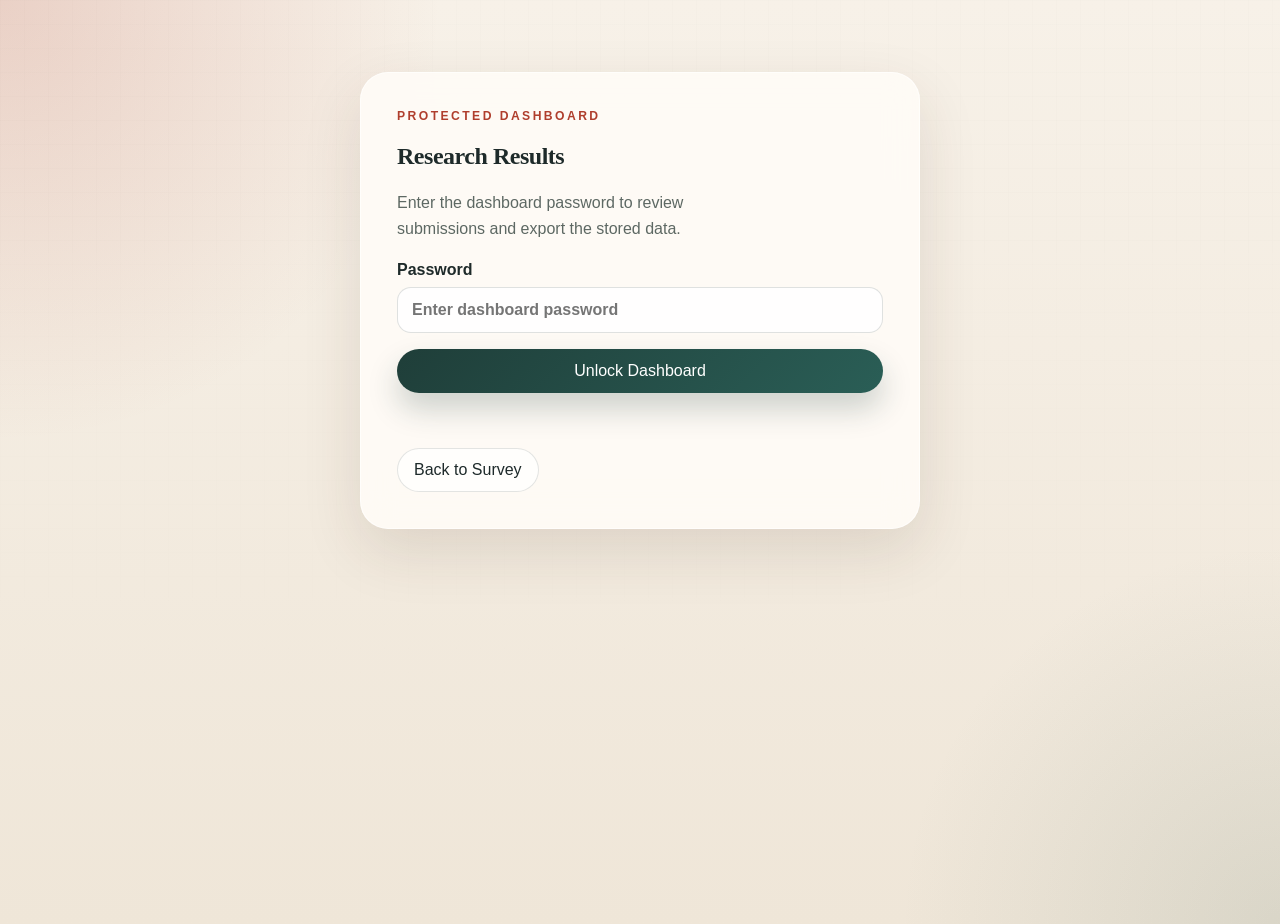
==== admin.html @ 2dfdf195 "Add files via upload" ====
<!DOCTYPE html>
<html lang="en">
<head>
  <meta charset="UTF-8" />
  <meta name="viewport" content="width=device-width, initial-scale=1.0" />
  <title>UX Research Dashboard</title>
  <link rel="stylesheet" href="./styles.css" />
</head>
<body data-page="admin">
  <div class="admin-shell">
    <section class="login-panel" id="login-panel">
      <p class="eyebrow">Protected Dashboard</p>
      <h1>Research Results</h1>
      <p class="hero-copy">Enter the dashboard password to review submissions and export the stored data.</p>
      <form id="login-form" class="login-form">
        <label>
          Password
          <input type="password" name="password" placeholder="Enter dashboard password" required />
        </label>
        <button type="submit" class="primary-button">Unlock Dashboard</button>
        <p id="login-status" class="status-text" aria-live="polite"></p>
      </form>
      <a class="admin-link" href="./index.html">Back to Survey</a>
    </section>

    <section class="dashboard-panel hidden" id="dashboard-panel">
      <div class="dashboard-header">
        <div>
          <p class="eyebrow">Admin View</p>
          <h1>Usability Study Dashboard</h1>
        </div>
        <div class="dashboard-actions">
          <button id="export-json" class="secondary-button" type="button">Export JSON</button>
          <button id="export-csv" class="secondary-button" type="button">Export CSV</button>
          <button id="clear-data" class="danger-button" type="button">Clear All Responses</button>
        </div>
      </div>

      <div class="metric-grid" id="metric-grid"></div>

      <section class="section-card">
        <div>
          <p class="section-kicker">OpenAI Analysis</p>
          <h2>Optional AI configuration</h2>
          <p class="prompt">Add an OpenAI API key to generate richer AI summaries directly from the dashboard. Without a key, the dashboard uses the built-in local analysis.</p>
        </div>
        <div class="ai-config-grid">
          <label>
            OpenAI API Key
            <input id="openai-api-key" type="password" placeholder="sk-..." autocomplete="off" />
          </label>
          <label>
            Model
            <input id="openai-model" type="text" placeholder="gpt-4.1-mini" />
          </label>
        </div>
        <div class="dashboard-actions ai-actions">
          <button id="save-openai-settings" class="secondary-button" type="button">Save AI Settings</button>
          <button id="run-openai-analysis" class="primary-button" type="button">Run OpenAI Analysis</button>
          <button id="clear-openai-settings" class="secondary-button" type="button">Clear AI Settings</button>
        </div>
        <p id="ai-config-status" class="status-text" aria-live="polite"></p>
      </section>

      <section class="section-card">
        <div>
          <p class="section-kicker">Automated Synthesis</p>
          <h2>Overall summary, pains, and gains</h2>
        </div>
        <div id="ai-summary" class="insight-grid"></div>
      </section>

      <section class="section-card">
        <div>
          <p class="section-kicker">SUS Overview</p>
          <h2>Statement averages and score profile</h2>
        </div>
        <div id="sus-chart" class="chart-card chart-block"></div>
        <div id="sus-summary" class="sus-summary"></div>
      </section>

      <section class="section-card">
        <div>
          <p class="section-kicker">Visual Analysis</p>
          <h2>Key comparisons and distributions</h2>
        </div>
        <div class="chart-grid">
          <div id="background-sus-scatter" class="chart-card chart-block"></div>
          <div id="background-distribution" class="chart-card chart-block"></div>
          <div id="sus-distribution" class="chart-card chart-block"></div>
          <div id="task-outcome-chart" class="chart-card chart-block"></div>
        </div>
      </section>

      <section class="section-card">
        <div>
          <p class="section-kicker">Task Outcomes</p>
          <h2>What participants struggled with</h2>
        </div>
        <div id="task-summary" class="task-summary"></div>
      </section>

      <section class="section-card">
        <div>
          <p class="section-kicker">AI Theme Analysis</p>
          <h2>Task observations by theme</h2>
        </div>
        <div id="task-themes" class="task-theme-grid"></div>
      </section>

      <section class="section-card">
        <div>
          <p class="section-kicker">Submissions</p>
          <h2>Response overview per candidate</h2>
        </div>
        <div id="responses-list" class="responses-list"></div>
      </section>
    </section>
  </div>

  <script src="./app.js"></script>
</body>
</html>
---- styles.css ----
:root {
  --bg: #f4efe6;
  --panel: rgba(255, 252, 247, 0.88);
  --panel-strong: #fffaf2;
  --ink: #1e2a2a;
  --muted: #5d6863;
  --accent: #af3e2d;
  --accent-soft: #e7b89f;
  --line: rgba(30, 42, 42, 0.12);
  --success: #2f7d4a;
  --danger: #8a2f1d;
  --shadow: 0 22px 60px rgba(62, 40, 21, 0.12);
  --radius-xl: 28px;
  --radius-lg: 18px;
}

* {
  box-sizing: border-box;
}

body {
  margin: 0;
  font-family: "Avenir Next", "Helvetica Neue", sans-serif;
  color: var(--ink);
  background:
    radial-gradient(circle at top left, rgba(175, 62, 45, 0.18), transparent 28%),
    radial-gradient(circle at bottom right, rgba(105, 128, 115, 0.16), transparent 24%),
    linear-gradient(180deg, #f7f1e8 0%, #efe6d8 100%);
  min-height: 100vh;
}

body::before {
  content: "";
  position: fixed;
  inset: 0;
  background-image: linear-gradient(rgba(30, 42, 42, 0.03) 1px, transparent 1px), linear-gradient(90deg, rgba(30, 42, 42, 0.03) 1px, transparent 1px);
  background-size: 24px 24px;
  pointer-events: none;
  mask-image: linear-gradient(180deg, rgba(0, 0, 0, 0.28), transparent 85%);
}

h1,
h2,
h3 {
  font-family: "Iowan Old Style", "Palatino Linotype", Georgia, serif;
  margin: 0;
  letter-spacing: -0.02em;
}

p {
  margin: 0;
}

a {
  color: inherit;
}

.page-shell,
.admin-shell {
  position: relative;
  z-index: 1;
  width: min(1380px, calc(100% - 32px));
  margin: 24px auto;
  display: grid;
  gap: 24px;
}

.page-shell {
  grid-template-columns: minmax(280px, 360px) minmax(0, 1fr);
  align-items: start;
}

.hero-panel,
.content-panel,
.login-panel,
.dashboard-panel,
.section-card {
  backdrop-filter: blur(16px);
  background: var(--panel);
  border: 1px solid rgba(255, 255, 255, 0.65);
  box-shadow: var(--shadow);
}

.hero-panel,
.login-panel,
.dashboard-panel,
.content-panel {
  border-radius: var(--radius-xl);
}

.hero-panel {
  padding: 32px;
  position: sticky;
  top: 24px;
  display: grid;
  gap: 24px;
}

.content-panel,
.dashboard-panel {
  padding: 20px;
}

.hero-copy {
  color: var(--muted);
  line-height: 1.6;
  max-width: 38ch;
}

.eyebrow,
.section-kicker {
  text-transform: uppercase;
  letter-spacing: 0.2em;
  font-size: 0.76rem;
  color: var(--accent);
  font-weight: 700;
}

.hero-card {
  padding: 20px;
  border-radius: var(--radius-lg);
  background: linear-gradient(180deg, rgba(255, 244, 236, 0.98), rgba(250, 241, 229, 0.88));
  border: 1px solid rgba(175, 62, 45, 0.14);
}

.hero-card ol {
  margin: 12px 0 0;
  padding-left: 18px;
  color: var(--muted);
  line-height: 1.7;
}

.admin-link {
  justify-self: start;
  text-decoration: none;
  padding: 12px 16px;
  border-radius: 999px;
  border: 1px solid var(--line);
  background: rgba(255, 255, 255, 0.7);
}

.survey-form {
  display: grid;
  gap: 18px;
}

.section-card {
  border-radius: var(--radius-lg);
  padding: 24px;
  display: grid;
  gap: 18px;
}

.intro-card {
  background: linear-gradient(135deg, rgba(255, 247, 239, 0.95), rgba(247, 252, 249, 0.88));
}

.prompt {
  margin-top: 8px;
  color: var(--muted);
  line-height: 1.6;
}

.grid {
  display: grid;
  gap: 16px;
}

.two-up {
  grid-template-columns: repeat(2, minmax(0, 1fr));
}

.full-span {
  grid-column: 1 / -1;
}

label {
  display: grid;
  gap: 8px;
  font-weight: 600;
  color: var(--ink);
}

input,
select,
textarea,
button {
  font: inherit;
}

input,
select,
textarea {
  width: 100%;
  border-radius: 14px;
  border: 1px solid rgba(30, 42, 42, 0.14);
  padding: 13px 14px;
  background: rgba(255, 255, 255, 0.85);
  color: var(--ink);
}

textarea {
  resize: vertical;
  min-height: 112px;
}

input:focus,
select:focus,
textarea:focus {
  outline: 2px solid rgba(175, 62, 45, 0.18);
  border-color: rgba(175, 62, 45, 0.5);
}

input[type="range"] {
  padding: 0;
  accent-color: var(--accent);
  background: transparent;
}

.range-control {
  display: grid;
  gap: 8px;
}

.range-meta {
  display: flex;
  justify-content: space-between;
  gap: 12px;
  align-items: center;
  color: var(--muted);
  font-size: 0.92rem;
}

.range-meta strong {
  color: var(--accent);
  font-size: 1rem;
}

.actions-row,
.dashboard-actions,
.ai-config-grid,
.metric-grid,
.task-summary,
.responses-list,
.sus-summary,
.insight-grid,
.chart-grid,
.task-theme-grid,
.chip-list,
.candidate-metrics,
.candidate-task-row {
  display: grid;
  gap: 16px;
}

.actions-row {
  grid-template-columns: auto auto 1fr;
  align-items: center;
}

button {
  border: 0;
  border-radius: 999px;
  padding: 13px 18px;
  cursor: pointer;
  transition: transform 160ms ease, box-shadow 160ms ease, opacity 160ms ease;
}

button:hover {
  transform: translateY(-1px);
}

.primary-button {
  background: linear-gradient(135deg, #1f3e39, #2a5e56);
  color: #fff;
  box-shadow: 0 16px 30px rgba(31, 62, 57, 0.22);
}

.secondary-button {
  background: rgba(255, 255, 255, 0.82);
  color: var(--ink);
  border: 1px solid var(--line);
}

.danger-button {
  background: linear-gradient(135deg, #8a2f1d, #af3e2d);
  color: #fff;
}

.status-text {
  color: var(--muted);
  min-height: 1.2em;
}

.status-text.error {
  color: var(--danger);
}

.status-text.success {
  color: var(--success);
}

.sus-grid {
  overflow-x: auto;
}

.sus-table {
  width: 100%;
  border-collapse: collapse;
}

.sus-table th,
.sus-table td {
  padding: 12px 10px;
  border-bottom: 1px solid var(--line);
  text-align: left;
  vertical-align: top;
}

.sus-table th.rating-cell,
.sus-table td.rating-cell {
  text-align: center;
  width: 68px;
}

.sus-table input[type="radio"] {
  width: auto;
}

.login-panel {
  width: min(560px, calc(100% - 32px));
  margin: 48px auto;
  padding: 36px;
  display: grid;
  gap: 20px;
}

.login-form {
  display: grid;
  gap: 16px;
}

.hidden {
  display: none;
}

.dashboard-header {
  display: flex;
  justify-content: space-between;
  gap: 16px;
  align-items: center;
  margin-bottom: 20px;
}

.dashboard-actions {
  grid-auto-flow: column;
}

.ai-config-grid {
  grid-template-columns: repeat(2, minmax(0, 1fr));
}

.ai-actions {
  justify-content: start;
}

.insight-meta {
  display: inline-flex;
  align-items: center;
  gap: 8px;
  margin-bottom: 12px;
  color: var(--muted);
  font-size: 0.9rem;
}

.source-pill {
  display: inline-flex;
  align-items: center;
  padding: 6px 10px;
  border-radius: 999px;
  background: rgba(42, 94, 86, 0.1);
  color: #2a5e56;
  font-weight: 700;
}

.metric-grid {
  grid-template-columns: repeat(6, minmax(0, 1fr));
  margin-bottom: 18px;
}

.metric-card,
.task-card,
.response-card,
.sus-stat-card,
.insight-card,
.chart-card,
.task-theme-card {
  background: var(--panel-strong);
  border: 1px solid var(--line);
  border-radius: 18px;
  padding: 18px;
}

.metric-card strong,
.sus-stat-card strong {
  display: block;
  font-size: 2rem;
  margin-top: 8px;
  font-family: "Iowan Old Style", "Palatino Linotype", Georgia, serif;
}

.insight-card,
.chart-card,
.task-theme-card {
  align-content: start;
}

.task-summary,
.responses-list,
.sus-summary,
.insight-grid,
.task-theme-grid {
  grid-template-columns: repeat(auto-fit, minmax(220px, 1fr));
}

.chart-grid {
  grid-template-columns: repeat(2, minmax(0, 1fr));
}

.chart-block {
  min-height: 280px;
}

.chart-card h3,
.insight-card h3,
.task-theme-card h3,
.response-card h3,
.task-card h3 {
  margin-bottom: 10px;
}

.muted-copy {
  color: var(--muted);
  line-height: 1.6;
}

.metric-caption {
  color: var(--muted);
  margin-top: 6px;
}

.bar-chart {
  display: grid;
  gap: 12px;
}

.bar-row {
  display: grid;
  gap: 6px;
}

.bar-meta {
  display: flex;
  justify-content: space-between;
  gap: 10px;
  font-size: 0.92rem;
}

.bar-track {
  position: relative;
  width: 100%;
  height: 12px;
  background: rgba(30, 42, 42, 0.08);
  border-radius: 999px;
  overflow: hidden;
}

.bar-fill {
  position: absolute;
  inset: 0 auto 0 0;
  border-radius: inherit;
  background: linear-gradient(135deg, #2a5e56, #af3e2d);
}

.bar-fill.soft {
  background: linear-gradient(135deg, #698073, #cf8c5f);
}

.scatter-svg {
  width: 100%;
  height: 240px;
  display: block;
}

.axis-label,
.axis-tick,
.point-label {
  fill: var(--muted);
  font-family: "Avenir Next", "Helvetica Neue", sans-serif;
}

.axis-line,
.grid-line {
  stroke: rgba(30, 42, 42, 0.14);
  stroke-width: 1;
}

.point-dot {
  fill: #af3e2d;
  opacity: 0.88;
}

.chip-list {
  grid-template-columns: repeat(auto-fit, minmax(110px, max-content));
}

.chip {
  display: inline-flex;
  align-items: center;
  justify-content: center;
  padding: 8px 12px;
  border-radius: 999px;
  background: rgba(175, 62, 45, 0.1);
  color: var(--accent);
  font-size: 0.9rem;
  font-weight: 600;
}

.response-card {
  gap: 14px;
}

.candidate-header {
  display: flex;
  justify-content: space-between;
  gap: 12px;
  align-items: baseline;
}

.candidate-actions {
  display: flex;
  flex-wrap: wrap;
  gap: 10px;
  justify-content: flex-end;
  align-items: center;
}

.inline-edit-field {
  display: grid;
  gap: 6px;
  font-size: 0.9rem;
  color: var(--muted);
}

.inline-edit-field input {
  min-width: 220px;
}

.small-secondary-button {
  padding: 9px 12px;
  border-radius: 12px;
  background: rgba(255, 255, 255, 0.9);
  color: var(--ink);
  border: 1px solid var(--line);
  box-shadow: none;
}

.small-danger-button {
  padding: 9px 12px;
  border-radius: 12px;
  background: rgba(138, 47, 29, 0.12);
  color: var(--danger);
  border: 1px solid rgba(138, 47, 29, 0.18);
  box-shadow: none;
}

.candidate-metrics {
  grid-template-columns: repeat(3, minmax(0, 1fr));
}

.mini-metric {
  padding: 12px;
  border-radius: 14px;
  background: rgba(30, 42, 42, 0.04);
}

.mini-metric strong {
  display: block;
  margin-top: 6px;
  font-size: 1.35rem;
  font-family: "Iowan Old Style", "Palatino Linotype", Georgia, serif;
}

.candidate-task-row {
  grid-template-columns: repeat(auto-fit, minmax(145px, 1fr));
}

.task-pill {
  padding: 10px 12px;
  border-radius: 14px;
  background: rgba(105, 128, 115, 0.1);
  color: var(--ink);
}

.task-pill strong {
  display: block;
  margin-bottom: 4px;
  font-size: 0.92rem;
}

.insight-card ul,
.task-theme-card ul {
  margin: 0;
  padding-left: 18px;
  color: var(--muted);
  line-height: 1.6;
}

.empty-state {
  color: var(--muted);
  min-height: 120px;
  display: grid;
  place-items: center;
  text-align: center;
}

.response-card {
  display: grid;
  gap: 10px;
}

.response-card pre {
  margin: 0;
  white-space: pre-wrap;
  word-break: break-word;
  font-family: "SFMono-Regular", Consolas, monospace;
  background: rgba(30, 42, 42, 0.04);
  padding: 12px;
  border-radius: 12px;
}

@media (max-width: 1040px) {
  .page-shell {
    grid-template-columns: 1fr;
  }

  .hero-panel {
    position: static;
  }

  .metric-grid {
    grid-template-columns: repeat(2, minmax(0, 1fr));
  }

  .chart-grid {
    grid-template-columns: 1fr;
  }
}

@media (max-width: 720px) {
  .page-shell,
  .admin-shell {
    width: min(100% - 20px, 100%);
    margin: 10px auto 24px;
  }

  .hero-panel,
  .content-panel,
  .login-panel,
  .dashboard-panel,
  .section-card {
    padding: 18px;
  }

  .two-up,
  .actions-row,
  .ai-config-grid,
  .metric-grid,
  .candidate-metrics,
  .dashboard-header,
  .dashboard-actions {
    grid-template-columns: 1fr;
    grid-auto-flow: row;
  }

  .dashboard-header {
    display: grid;
  }
}
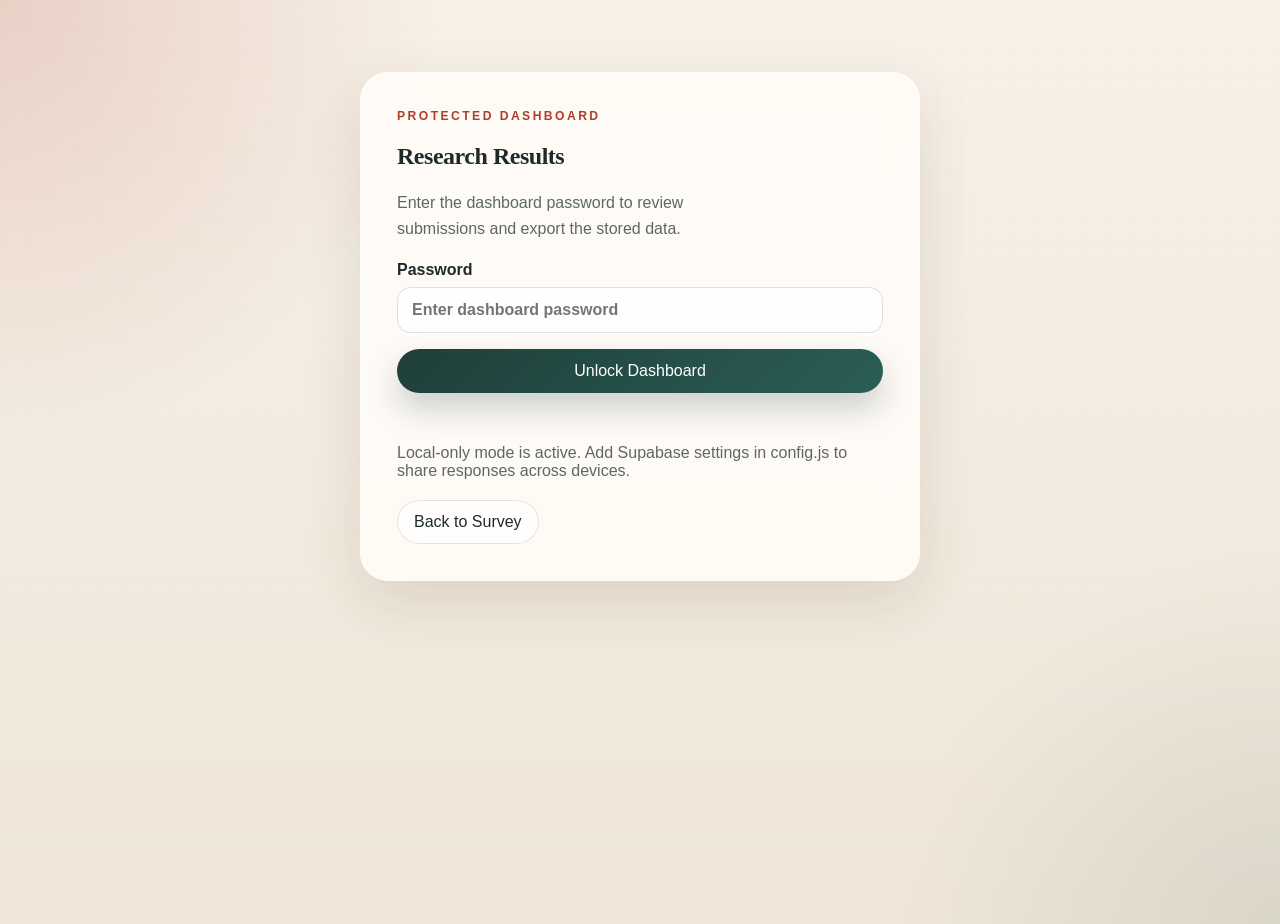
==== commit 353bcd98: "Update survey app and deployment setup" ====
--- a/admin.html
+++ b/admin.html
@@ -19,6 +19,7 @@
         </label>
         <button type="submit" class="primary-button">Unlock Dashboard</button>
         <p id="login-status" class="status-text" aria-live="polite"></p>
+        <p id="storage-status" class="status-text" aria-live="polite"></p>
       </form>
       <a class="admin-link" href="./index.html">Back to Survey</a>
     </section>
@@ -118,6 +119,7 @@
     </section>
   </div>
 
+  <script src="./config.js"></script>
   <script src="./app.js"></script>
 </body>
 </html>
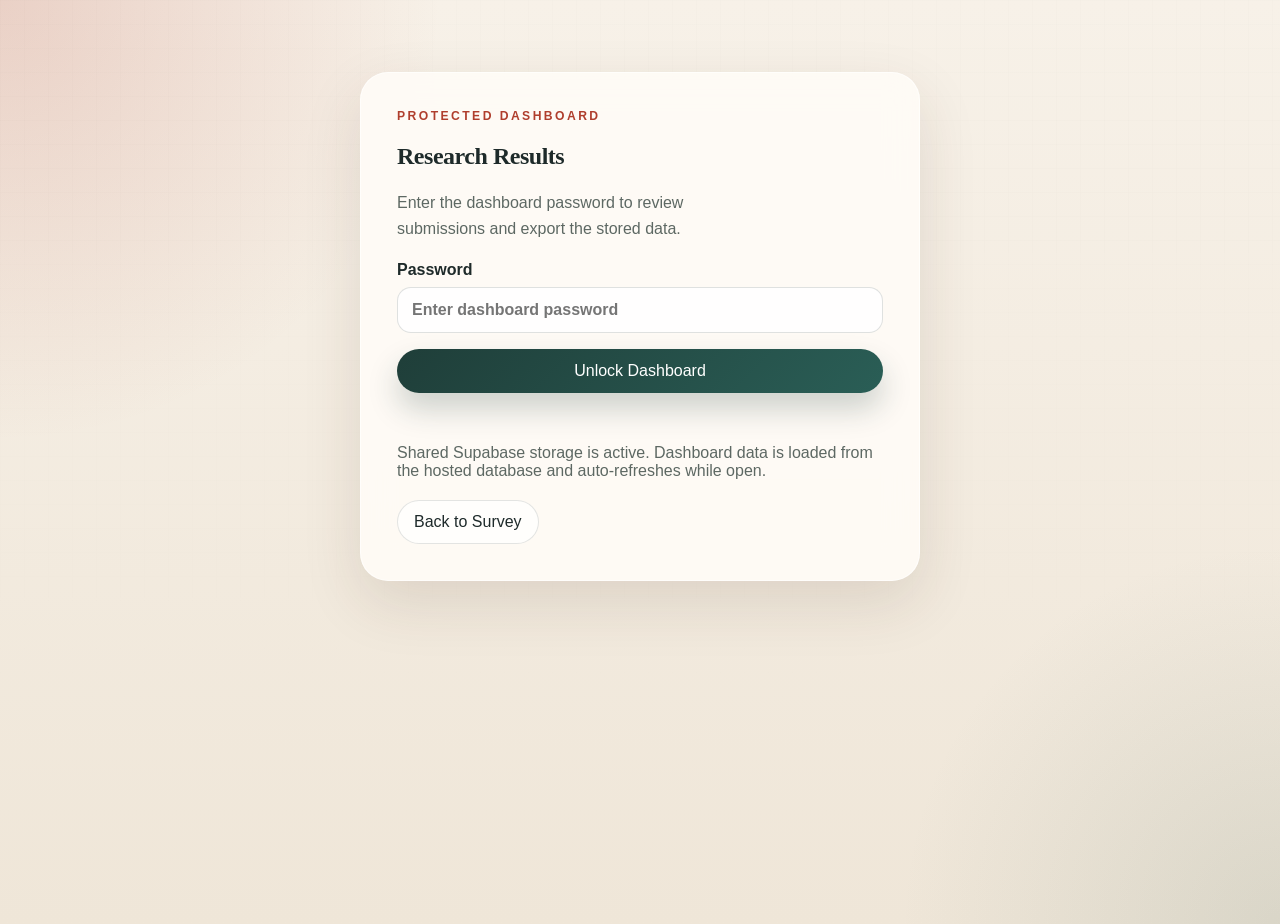
==== commit 86df280f: "Bust cached Pages assets" ====
--- a/admin.html
+++ b/admin.html
@@ -119,7 +119,7 @@
     </section>
   </div>
 
-  <script src="./config.js"></script>
-  <script src="./app.js"></script>
+  <script src="./config.js?v=20260408-1"></script>
+  <script src="./app.js?v=20260408-1"></script>
 </body>
 </html>
